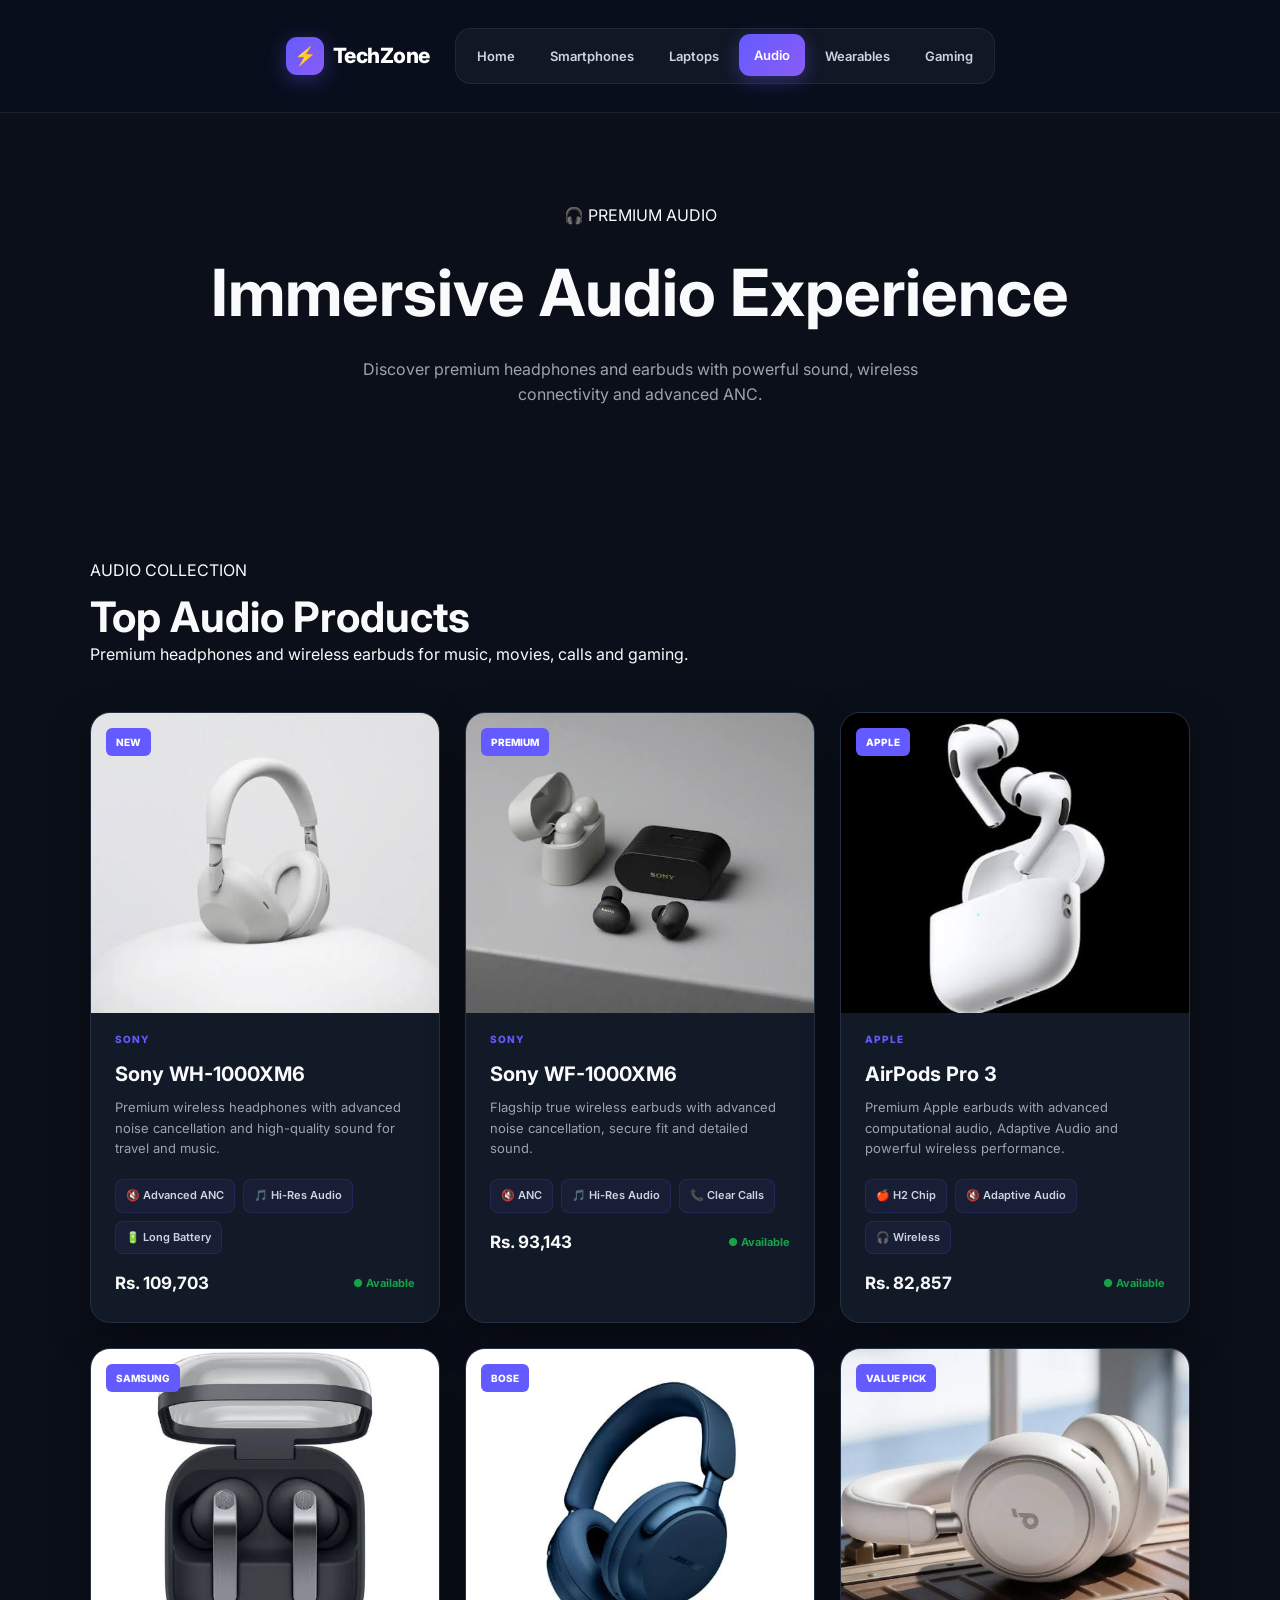
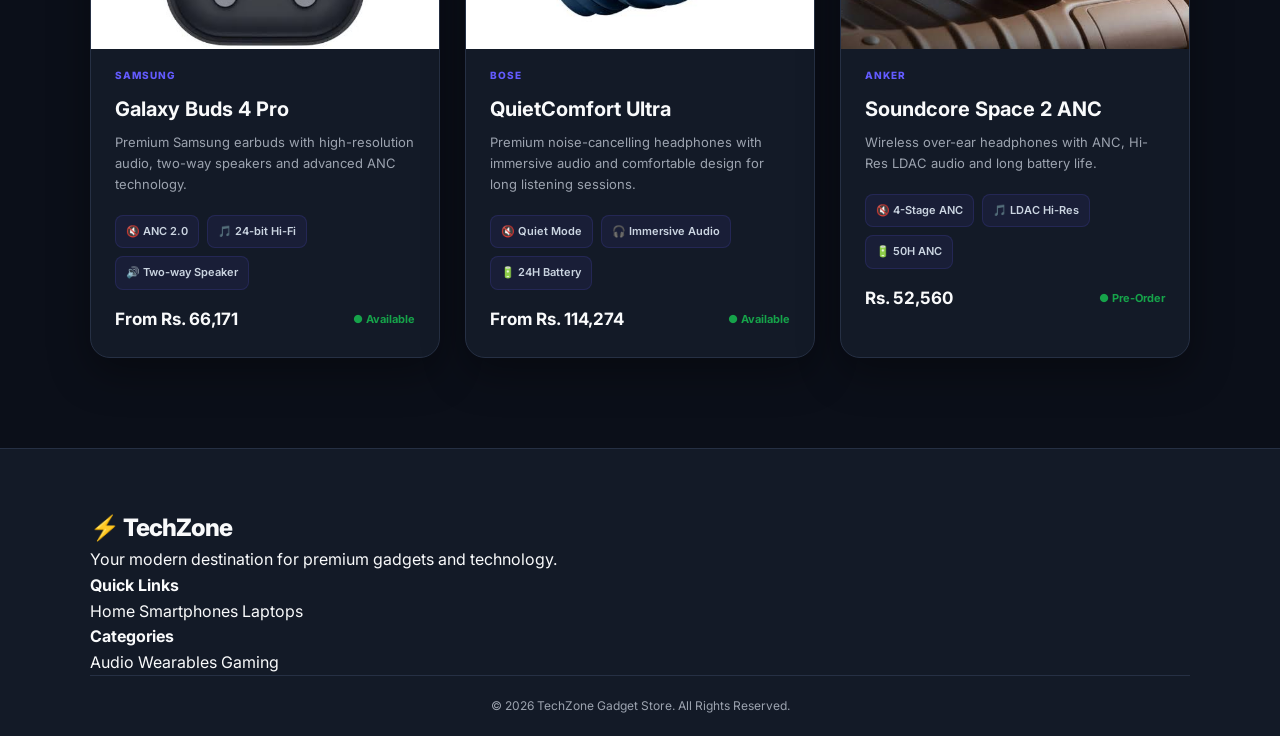
==== audio.html @ b97b503c "Add files via upload" ====
<!DOCTYPE html>
<html lang="en">
<head>

<meta charset="UTF-8">
<meta name="viewport" content="width=device-width, initial-scale=1.0">

<title>Audio & Headphones | TechZone</title>

<link rel="stylesheet" href="style.css">

<link rel="preconnect" href="https://fonts.googleapis.com">
<link rel="preconnect" href="https://fonts.gstatic.com" crossorigin>
<link href="https://fonts.googleapis.com/css2?family=Inter:wght@400;500;600;700;800&display=swap" rel="stylesheet">

</head>

<body>

<script>
document.addEventListener("DOMContentLoaded", function () {
    const currentPage = window.location.pathname.split("/").pop();

    document.querySelectorAll(".nav-links a").forEach(function (link) {
        const linkPage = link.getAttribute("href").split("/").pop();

        if (linkPage === currentPage) {
            link.classList.add("current-page");
        }
    });
});
</script>


<header class="navbar">
    <div class="nav-inner">

        <a href="index.html" class="brand">
            <span class="brand-icon">⚡</span>
            <span>TechZone</span>
        </a>

        <nav class="nav-links">
            <a href="index.html">Home</a>
            <a href="smartphones.html">Smartphones</a>
            <a href="laptops.html">Laptops</a>
            <a href="audio.html">Audio</a>
            <a href="smartwatches.html">Wearables</a>
            <a href="gaming.html">Gaming</a>
        </nav>
</div>
</header>


<section class="page-header">

<div class="page-header-content">

<span class="section-tag">🎧 PREMIUM AUDIO</span>

<h1>
Immersive <span>Audio Experience</span>
</h1>

<p>
Discover premium headphones and earbuds with
powerful sound, wireless connectivity and advanced ANC.
</p>

</div>

</section>


<section class="section">

<div class="section-heading">

<div>

<span class="section-tag">AUDIO COLLECTION</span>

<h2>Top Audio Products</h2>

<p>
Premium headphones and wireless earbuds for music,
movies, calls and gaming.
</p>

</div>

</div>


<div class="product-grid">




<div class="product-card">

<div class="product-image">

<span class="badge">NEW</span>

<img
src="images/Sony WH-1000XM6.jpg"
alt="Sony WH-1000XM6">

</div>

<div class="product-info">

<small>SONY</small>

<h3>Sony WH-1000XM6</h3>

<p>
Premium wireless headphones with advanced noise
cancellation and high-quality sound for travel and music.
</p>

<div class="product-specs">
<span>🔇 Advanced ANC</span>
<span>🎵 Hi-Res Audio</span>
<span>🔋 Long Battery</span>
</div>

<div class="product-bottom">

<strong>Rs. 109,703</strong>

<span class="available">
● Available
</span>

</div>

</div>

</div>




<div class="product-card">

<div class="product-image">

<span class="badge">PREMIUM</span>

<img
src="images/Sony WF-1000XM6.jpg"
alt="Sony WF-1000XM6">

</div>

<div class="product-info">

<small>SONY</small>

<h3>Sony WF-1000XM6</h3>

<p>
Flagship true wireless earbuds with advanced noise
cancellation, secure fit and detailed sound.
</p>

<div class="product-specs">
<span>🔇 ANC</span>
<span>🎵 Hi-Res Audio</span>
<span>📞 Clear Calls</span>
</div>

<div class="product-bottom">

<strong>Rs. 93,143</strong>

<span class="available">
● Available
</span>

</div>

</div>

</div>




<div class="product-card">

<div class="product-image">

<span class="badge">APPLE</span>

<img
src="images/AirPods Pro 3.jpg"
alt="Apple AirPods Pro 3">

</div>

<div class="product-info">

<small>APPLE</small>

<h3>AirPods Pro 3</h3>

<p>
Premium Apple earbuds with advanced computational audio,
Adaptive Audio and powerful wireless performance.
</p>

<div class="product-specs">
<span>🍎 H2 Chip</span>
<span>🔇 Adaptive Audio</span>
<span>🎧 Wireless</span>
</div>

<div class="product-bottom">

<strong>Rs. 82,857</strong>

<span class="available">
● Available
</span>

</div>

</div>

</div>




<div class="product-card">

<div class="product-image">

<span class="badge">SAMSUNG</span>

<img
src="images/Galaxy Buds 4 Pro.jpg"
alt="Samsung Galaxy Buds 4 Pro">

</div>

<div class="product-info">

<small>SAMSUNG</small>

<h3>Galaxy Buds 4 Pro</h3>

<p>
Premium Samsung earbuds with high-resolution audio,
two-way speakers and advanced ANC technology.
</p>

<div class="product-specs">
<span>🔇 ANC 2.0</span>
<span>🎵 24-bit Hi-Fi</span>
<span>🔊 Two-way Speaker</span>
</div>

<div class="product-bottom">

<strong>From Rs. 66,171</strong>

<span class="available">
● Available
</span>

</div>

</div>

</div>




<div class="product-card">

<div class="product-image">

<span class="badge">BOSE</span>

<img
src="images/QuietComfort Ultra.jpg"
alt="Bose QuietComfort Ultra">

</div>

<div class="product-info">

<small>BOSE</small>

<h3>QuietComfort Ultra</h3>

<p>
Premium noise-cancelling headphones with immersive
audio and comfortable design for long listening sessions.
</p>

<div class="product-specs">
<span>🔇 Quiet Mode</span>
<span>🎧 Immersive Audio</span>
<span>🔋 24H Battery</span>
</div>

<div class="product-bottom">

<strong>From Rs. 114,274</strong>

<span class="available">
● Available
</span>

</div>

</div>

</div>




<div class="product-card">

<div class="product-image">

<span class="badge">VALUE PICK</span>

<img
src="images/Soundcore Space 2 ANC.jpg"
alt="Anker Soundcore Space 2">

</div>

<div class="product-info">

<small>ANKER</small>

<h3>Soundcore Space 2 ANC</h3>

<p>
Wireless over-ear headphones with ANC,
Hi-Res LDAC audio and long battery life.
</p>

<div class="product-specs">
<span>🔇 4-Stage ANC</span>
<span>🎵 LDAC Hi-Res</span>
<span>🔋 50H ANC</span>
</div>

<div class="product-bottom">

<strong>Rs. 52,560</strong>

<span class="available">
● Pre-Order
</span>

</div>

</div>

</div>


</div>

</section>


<footer class="footer">

<div class="footer-content">

<div>

<a href="index.html" class="logo">
<span>⚡</span> TechZone
</a>

<p>
Your modern destination for premium gadgets
and technology.
</p>

</div>

<div>

<h4>Quick Links</h4>

<a href="index.html">Home</a>
<a href="smartphones.html">Smartphones</a>
<a href="laptops.html">Laptops</a>

</div>

<div>

<h4>Categories</h4>

<a href="audio.html">Audio</a>
<a href="smartwatches.html">Wearables</a>
<a href="gaming.html">Gaming</a>

</div>

</div>

<div class="footer-bottom">

<p>© 2026 TechZone Gadget Store. All Rights Reserved.</p>

</div>

</footer>
</body>
</html>
---- style.css ----
* {
    margin: 0;
    padding: 0;
    box-sizing: border-box;
}

:root {
    --bg: #0b0f19;
    --card: #131a27;
    --text: #f9fafb;
    --muted: #9ca3af;
    --text-secondary: #cbd5e1;
    --primary: #635bff;
    --primary-dark: #4f46e5;
    --border: #263044;
    --shadow: 0 15px 40px rgba(0, 0, 0, 0.35);
}

html {
    scroll-behavior: smooth;
}

body {

    font-family: "Inter", sans-serif;

    background: var(--bg);

    color: var(--text);

    line-height: 1.6;
}

a {
    text-decoration: none;
    color: inherit;
}




.navbar {

    width: 100%;

    padding: 20px 7%;

    display: flex;

    align-items: center;

    justify-content: space-between;

    background: var(--card);

    border-bottom: 1px solid var(--border);

    position: sticky;

    top: 0;

    z-index: 1000;
}

.logo {

    font-size: 24px;

    font-weight: 800;

    letter-spacing: -1px;
}

.logo span {
    color: var(--primary);
}

.nav-links {

    display: flex;

    gap: 32px;
}

.nav-links a {

    color: var(--muted);

    font-size: 14px;

    font-weight: 600;

    transition: 0.3s;
}

.nav-links a:hover,
.shop-btn,
.primary-btn {

    background: var(--primary);

    color: white;

    padding: 12px 20px;

    border-radius: 10px;

    font-size: 14px;

    font-weight: 700;

    display: inline-block;

    transition: 0.3s;
}

.shop-btn:hover,
.primary-btn:hover {

    background: var(--primary-dark);

    transform: translateY(-2px);
}




.hero {

    min-height: 650px;

    padding: 80px 7%;

    display: flex;

    align-items: center;

    justify-content: space-between;

    overflow: hidden;
}

.hero-content {

    width: 50%;

    max-width: 650px;
}

.hero-tag,
.small-title {

    color: var(--primary);

    font-size: 12px;

    font-weight: 800;

    letter-spacing: 2px;
}

.hero h1 {

    font-size: clamp(48px, 6vw, 78px);

    line-height: 1.05;

    margin: 20px 0;
}

.hero h1 span,
.section-heading h2 span,
.offer-content h2 span {

    color: var(--primary);
}

.hero p {

    color: var(--muted);

    max-width: 550px;

    font-size: 17px;

    margin-bottom: 30px;
}

.hero-buttons {

    display: flex;

    gap: 15px;

    align-items: center;
}

.secondary-btn {

    border: 1px solid var(--border);

    padding: 12px 20px;

    border-radius: 10px;

    font-weight: 700;

    font-size: 14px;

    background: var(--card);
}

.hero-image {

    width: 45%;

    height: 500px;

    position: relative;

    display: flex;

    align-items: center;

    justify-content: center;
}

.hero-image img {

    width: 370px;

    height: 470px;

    object-fit: cover;

    border-radius: 40px;

    transform: rotate(5deg);

    box-shadow: var(--shadow);

    position: relative;

    z-index: 2;
}

.hero-circle {

    width: 450px;

    height: 450px;

    background: rgba(99,91,255,0.12);

    border-radius: 50%;

    position: absolute;
}




.section {

    padding: 90px 7%;
}

.section-heading {

    display: flex;

    justify-content: space-between;

    align-items: end;

    gap: 30px;

    margin-bottom: 45px;
}

.section-heading h2 {

    font-size: 42px;

    line-height: 1.15;

    margin-top: 10px;
}

.section-heading > p {

    max-width: 450px;

    color: var(--muted);
}




.category-grid {

    display: grid;

    grid-template-columns:
        repeat(5, 1fr);

    gap: 18px;
}

.category-card {

    background: var(--card);

    border: 1px solid var(--border);

    border-radius: 20px;

    overflow: hidden;

    box-shadow: var(--shadow);

    transition: 0.35s;
}

.category-card:hover {

    transform: translateY(-8px);
}

.category-image {

    height: 210px;

    overflow: hidden;
}

.category-image img {

    width: 100%;

    height: 100%;

    object-fit: cover;

    transition: 0.5s;
}

.category-card:hover img {

    transform: scale(1.08);
}

.category-info {

    padding: 20px;
}

.category-info h3 {

    font-size: 17px;

    margin-bottom: 5px;
}

.category-info p {

    color: var(--muted);

    font-size: 13px;

    margin-bottom: 15px;
}

.category-info span {

    color: var(--primary);

    font-size: 13px;

    font-weight: 700;
}




.offers {

    margin: 20px 7% 90px;

    padding: 65px;

    border-radius: 30px;

    background:
        linear-gradient(
            135deg,
            rgba(99,91,255,0.15),
            rgba(99,91,255,0.03)
        );

    border: 1px solid var(--border);

    display: flex;

    align-items: center;

    justify-content: space-between;
}

.offer-content h2 {

    font-size: 45px;

    line-height: 1.1;

    margin: 15px 0;
}

.offer-content p {

    color: var(--muted);

    margin-bottom: 25px;
}

.discount-box {

    width: 190px;

    height: 190px;

    border-radius: 50%;

    background: var(--primary);

    color: white;

    display: flex;

    flex-direction: column;

    align-items: center;

    justify-content: center;

    transform: rotate(-8deg);
}

.discount-box strong {

    font-size: 55px;

    line-height: 1;
}

.discount-box span {

    font-size: 18px;

    font-weight: 800;
}




.product-grid {

    display: grid;

    grid-template-columns:
        repeat(3, 1fr);

    gap: 25px;
}

.product-card {

    background: var(--card);

    border: 1px solid var(--border);

    border-radius: 20px;

    overflow: hidden;

    box-shadow: var(--shadow);

    transition: 0.3s;
}

.product-card:hover {

    transform: translateY(-7px);
}

.product-image {

    width: 100%;

    height: 330px;

    position: relative;

    background: transparent;

    overflow: hidden;
}

.product-image img {

    width: 100%;

    height: 330px;

    object-fit: cover;

    display: block;

    transition: 0.5s;
}

.product-card:hover img {

    transform: scale(1.05);
}

.badge {

    position: absolute;

    top: 15px;

    left: 15px;

    background: var(--primary);

    color: white;

    padding: 6px 10px;

    border-radius: 6px;

    font-size: 10px;

    font-weight: 800;

    z-index: 2;
}

.product-info {

    padding: 12px 24px 24px;
}

.product-info small {

    color: var(--primary);

    font-size: 10px;

    font-weight: 800;

    letter-spacing: 1px;
}

.product-info h3 {

    margin: 7px 0;

    font-size: 20px;
}

.product-info p {

    color: var(--muted);

    font-size: 13px;

    margin-bottom: 20px;
}

.product-bottom {

    display: flex;

    justify-content: space-between;

    align-items: center;
}

.product-bottom strong {

    font-size: 17px;
}

.available {

    color: #16a34a;

    font-size: 11px;

    font-weight: 700;
}




footer {

    background: var(--card);

    border-top: 1px solid var(--border);

    padding: 60px 7% 20px;
}

.footer-main {

    display: grid;

    grid-template-columns:
        2fr 1fr 1fr;

    gap: 60px;

    padding-bottom: 40px;
}

.footer-main p {

    color: var(--muted);

    max-width: 400px;

    margin-top: 15px;

    font-size: 14px;
}

.footer-main h4 {

    margin-bottom: 15px;
}

.footer-main div a:not(.logo) {

    display: block;

    color: var(--muted);

    font-size: 13px;

    margin-bottom: 8px;
}

.footer-bottom {

    padding-top: 20px;

    border-top: 1px solid var(--border);

    color: var(--muted);

    font-size: 12px;

    text-align: center;
}




.page-header {

    padding: 90px 7% 60px;

    text-align: center;
}

.page-header h1 {

    font-size: clamp(40px, 6vw, 65px);

    margin: 12px 0;
}

.page-header p {

    color: var(--muted);

    max-width: 600px;

    margin: auto;
}

.back-link {

    display: inline-block;

    margin-top: 25px;

    color: var(--primary);

    font-weight: 700;

    font-size: 14px;
}




@media (max-width: 1000px) {

    .category-grid {

        grid-template-columns:
            repeat(3, 1fr);
    }

    .hero {

        gap: 30px;
    }

    .hero-image img {

        width: 300px;

        height: 400px;
    }

}


@media (max-width: 768px) {

    .navbar {

        padding: 16px 5%;
    }

    .nav-links {

        display: none;
    }

    .shop-btn {

        display: none;
    }

    .hero {

        padding: 60px 5%;

        flex-direction: column;

        text-align: center;
    }

    .hero-content {

        width: 100%;
    }

    .hero p {

        margin-left: auto;

        margin-right: auto;
    }

    .hero-buttons {

        justify-content: center;
    }

    .hero-image {

        width: 100%;

        height: 400px;
    }

    .hero-image img {

        width: 270px;

        height: 350px;
    }

    .hero-circle {

        width: 330px;

        height: 330px;
    }

    .section {

        padding: 65px 5%;
    }

    .section-heading {

        flex-direction: column;

        align-items: start;
    }

    .section-heading h2 {

        font-size: 34px;
    }

    .category-grid {

        grid-template-columns:
            repeat(2, 1fr);
    }

    .product-grid {

        grid-template-columns: 1fr;
    }

    .offers {

        margin: 10px 5% 60px;

        padding: 40px 25px;

        flex-direction: column;

        text-align: center;

        gap: 35px;
    }

    .offer-content h2 {

        font-size: 36px;
    }

    .footer-main {

        grid-template-columns: 1fr;

        gap: 30px;
    }

}


@media (max-width: 480px) {

    .logo {

        font-size: 21px;
    }

    .category-grid {

        grid-template-columns: 1fr;
    }

    .hero h1 {

        font-size: 43px;
    }

    .hero-image {

        height: 350px;
    }

    .hero-image img {

        width: 230px;

        height: 310px;
    }

    .hero-circle {

        width: 280px;

        height: 280px;
    }

    .product-image {

        height: 250px;
    }

    .discount-box {

        width: 150px;

        height: 150px;
    }

    .discount-box strong {

        font-size: 43px;
    }

}



.product-specs {
    display: flex;
    flex-wrap: wrap;
    gap: 8px;
    margin: 16px 0;
}

.product-specs span {
    display: inline-block;
    font-size: 11px;
    font-weight: 600;
    padding: 7px 10px;
    border-radius: 8px;
    background: rgba(99, 91, 255, 0.08);
    color: var(--text-secondary);
    border: 1px solid rgba(99, 91, 255, 0.15);
}

.available.out {
    color: #ef4444 !important;
}

.product-image img {
    width: 100%;
    height: 240px;
    object-fit: cover;
    display: block;
}

.product-card {
    overflow: hidden;
}

@media (max-width: 768px) {

    .product-image img {
        height: 210px;
    }

    .product-specs {
        gap: 6px;
    }

    .product-specs span {
        font-size: 10px;
        padding: 6px 8px;
    }

}




.navbar {
    position: sticky;
    top: 0;
    z-index: 9999;
    width: 100%;
    background: rgba(10, 15, 30, 0.96);
    backdrop-filter: blur(15px);
    border-bottom: 1px solid rgba(255,255,255,0.08);
}

.nav-inner {
    max-width: 1250px;
    margin: auto;
    min-height: 72px;
    padding: 0 25px;

    display: flex;
    align-items: center;
    justify-content: space-between;
    gap: 25px;
}



.brand {
    display: flex;
    align-items: center;
    gap: 9px;

    color: white;
    text-decoration: none;

    font-size: 21px;
    font-weight: 800;
    letter-spacing: -0.5px;

    white-space: nowrap;
}

.brand-icon {
    width: 38px;
    height: 38px;

    display: flex;
    align-items: center;
    justify-content: center;

    border-radius: 11px;

    background: linear-gradient(
        135deg,
        #635bff,
        #8b5cf6
    );

    box-shadow: 0 5px 20px rgba(99,91,255,0.35);

    font-size: 18px;
}

.brand:hover .brand-icon {
    transform: rotate(-8deg) scale(1.08);
    transition: 0.25s;
}




.nav-links {
    display: flex;
    align-items: center;
    gap: 5px;

    padding: 6px;

    background: rgba(255,255,255,0.04);
    border: 1px solid rgba(255,255,255,0.07);

    border-radius: 16px;
}

.nav-links a {
    position: relative;

    padding: 11px 15px;

    color: #cbd5e1;
    text-decoration: none;

    font-size: 13px;
    font-weight: 600;

    border-radius: 11px;

    transition: all 0.25s ease;

    white-space: nowrap;
}

.nav-links a:hover {
    color: white;

    background: linear-gradient(
        135deg,
        rgba(99,91,255,0.25),
        rgba(139,92,246,0.18)
    );

    transform: translateY(-2px);
}



@media (max-width: 950px) {

    .nav-inner {
        padding: 10px 18px;
        gap: 12px;
    }

    .nav-links a {
        padding: 10px 10px;
        font-size: 11px;
    }

}




@media (max-width: 700px) {

    .nav-inner {
        min-height: auto;
        padding: 12px 15px;

        flex-wrap: wrap;
    }

    .brand {
        font-size: 18px;
    }

    .brand-icon {
        width: 35px;
        height: 35px;
    }


.nav-links {

        order: 3;

        width: 100%;

        overflow-x: auto;

        justify-content: flex-start;

        border-radius: 12px;

        scrollbar-width: none;
    }

    .nav-links::-webkit-scrollbar {
        display: none;
    }

    .nav-links a {
        flex-shrink: 0;

        padding: 9px 13px;

        font-size: 11px;
    }

}




@media (max-width: 430px) {

    .nav-inner {
        padding: 10px;
    }

    .nav-links a {
        padding: 8px 11px;
        font-size: 10px;
    }

}


.product-image {
    width: 100% !important;
    height: 300px !important;
    padding: 0 !important;
    margin: 0 !important;
    overflow: hidden !important;
    background: transparent !important;
    position: relative !important;
}

.product-image img {
    width: 100% !important;
    height: 300px !important;
    padding: 0 !important;
    margin: 0 !important;
    display: block !important;
    object-fit: cover !important;
}

.product-info {
    padding: 12px 24px 24px !important;
    margin: 0 !important;
}




.nav-links a.current-page {
    color: white;
    background: linear-gradient(135deg, #635bff, #8b5cf6);
    box-shadow: 0 5px 18px rgba(99, 91, 255, 0.35);
    transform: translateY(-1px);
}
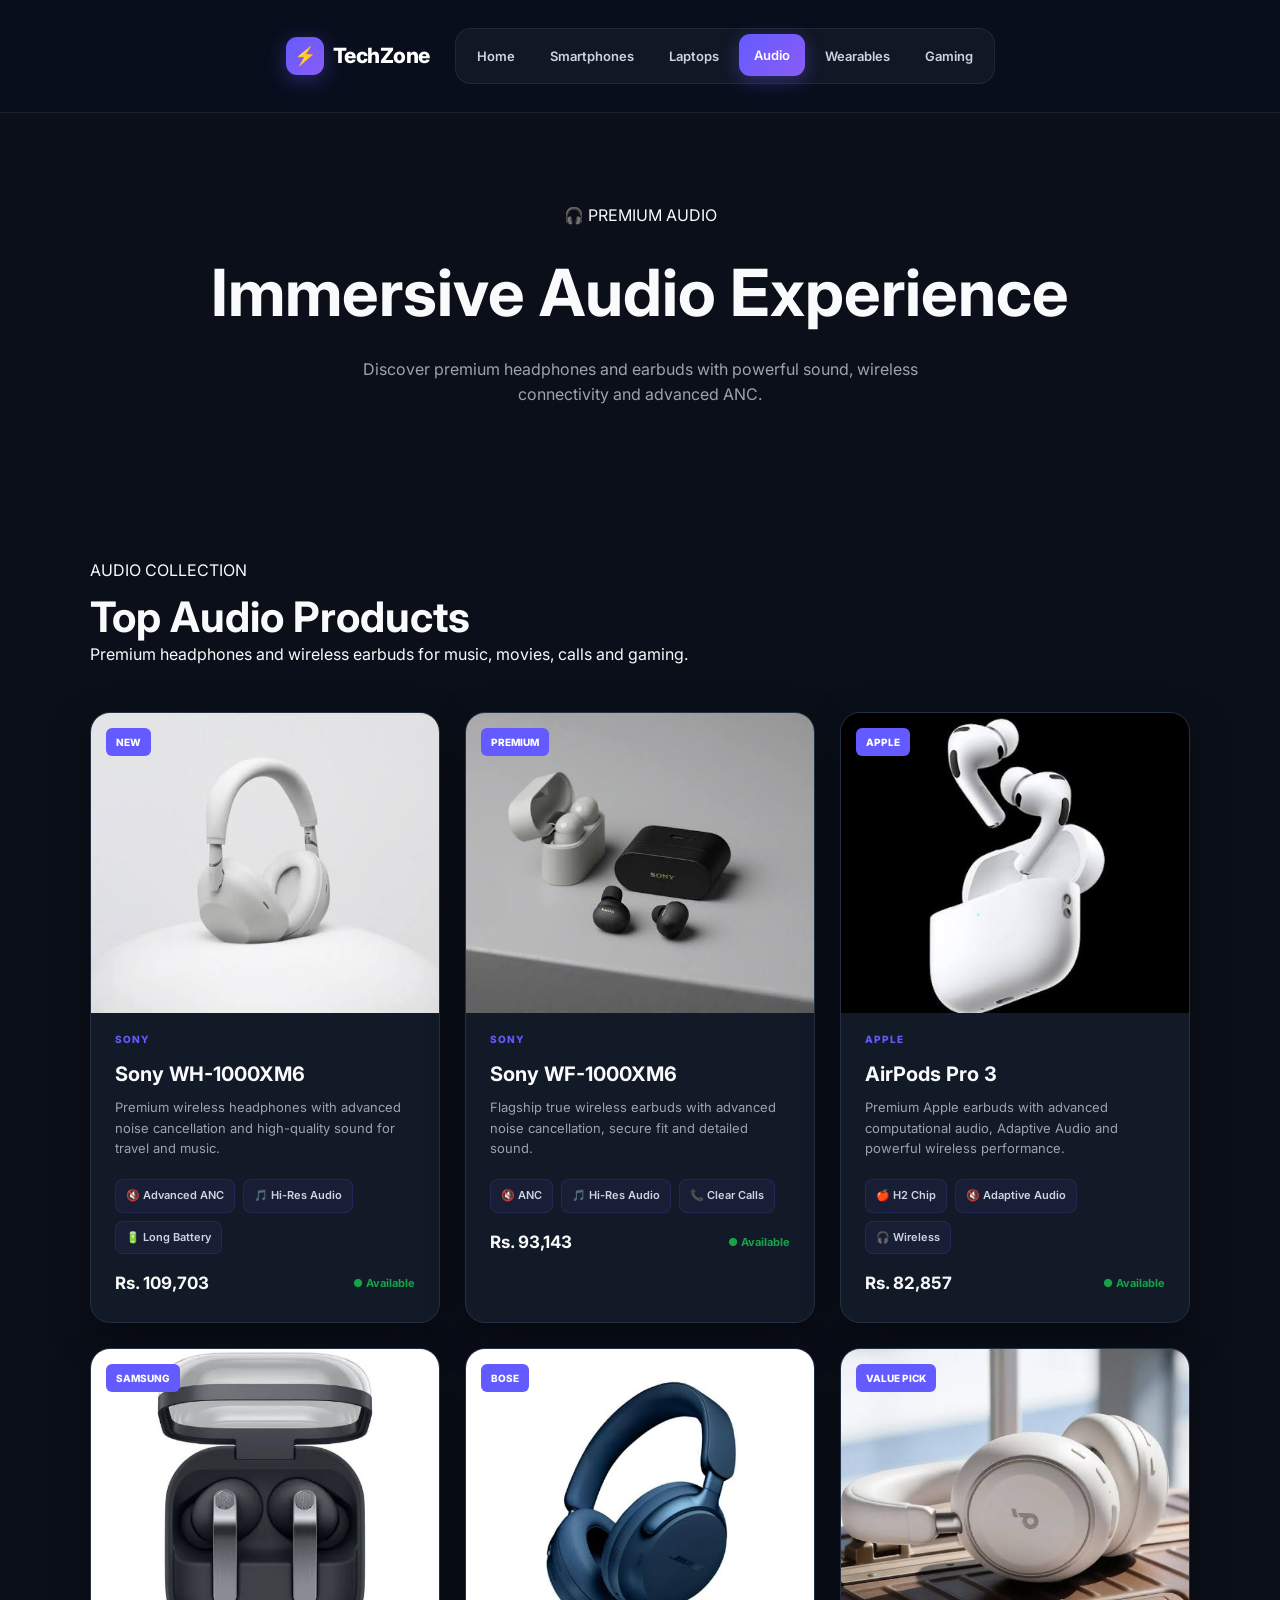
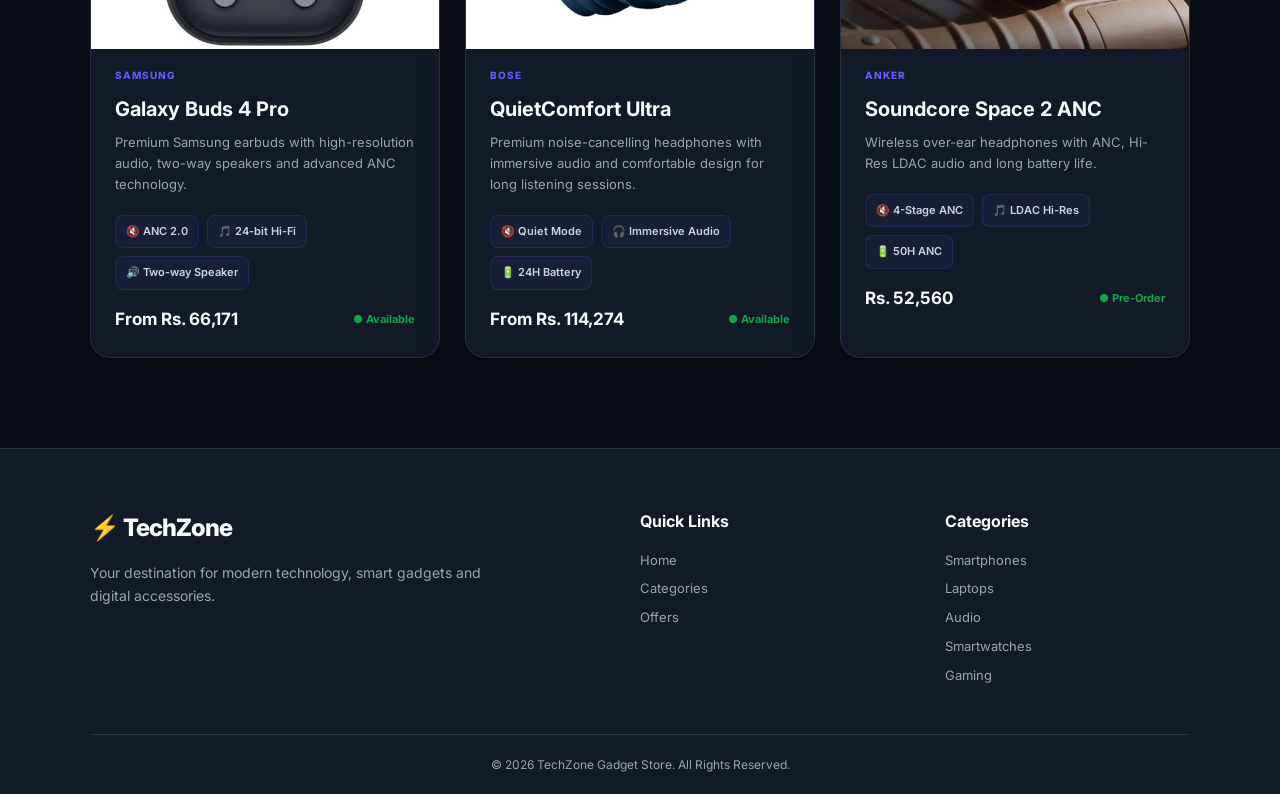
==== commit 7155087a: "Add files via upload" ====
--- a/audio.html
+++ b/audio.html
@@ -47,7 +47,7 @@
             <a href="audio.html">Audio</a>
             <a href="smartwatches.html">Wearables</a>
             <a href="gaming.html">Gaming</a>
-        </nav>
+        </nav>
 </div>
 </header>
 
@@ -376,51 +376,43 @@
 </section>
 
 
-<footer class="footer">
-
-<div class="footer-content">
-
-<div>
-
-<a href="index.html" class="logo">
-<span>⚡</span> TechZone
-</a>
-
-<p>
-Your modern destination for premium gadgets
-and technology.
-</p>
-
-</div>
-
-<div>
-
-<h4>Quick Links</h4>
-
-<a href="index.html">Home</a>
-<a href="smartphones.html">Smartphones</a>
-<a href="laptops.html">Laptops</a>
-
-</div>
-
-<div>
-
-<h4>Categories</h4>
-
-<a href="audio.html">Audio</a>
-<a href="smartwatches.html">Wearables</a>
-<a href="gaming.html">Gaming</a>
-
-</div>
-
-</div>
-
-<div class="footer-bottom">
-
-<p>© 2026 TechZone Gadget Store. All Rights Reserved.</p>
-
-</div>
-
-</footer>
+<footer>
+
+    <div class="footer-main">
+
+        <div>
+            <a href="index.html" class="logo">
+                <span>⚡</span> TechZone
+            </a>
+
+            <p>
+                Your destination for modern technology,
+                smart gadgets and digital accessories.
+            </p>
+        </div>
+
+        <div>
+            <h4>Quick Links</h4>
+            <a href="index.html">Home</a>
+            <a href="#categories">Categories</a>
+            <a href="#offers">Offers</a>
+        </div>
+
+        <div>
+            <h4>Categories</h4>
+            <a href="smartphones.html">Smartphones</a>
+            <a href="laptops.html">Laptops</a>
+            <a href="audio.html">Audio</a>
+            <a href="smartwatches.html">Smartwatches</a>
+            <a href="gaming.html">Gaming</a>
+        </div>
+
+    </div>
+
+    <div class="footer-bottom">
+        © 2026 TechZone Gadget Store. All Rights Reserved.
+    </div>
+
+</footer>
 </body>
-</html>
+</html>
